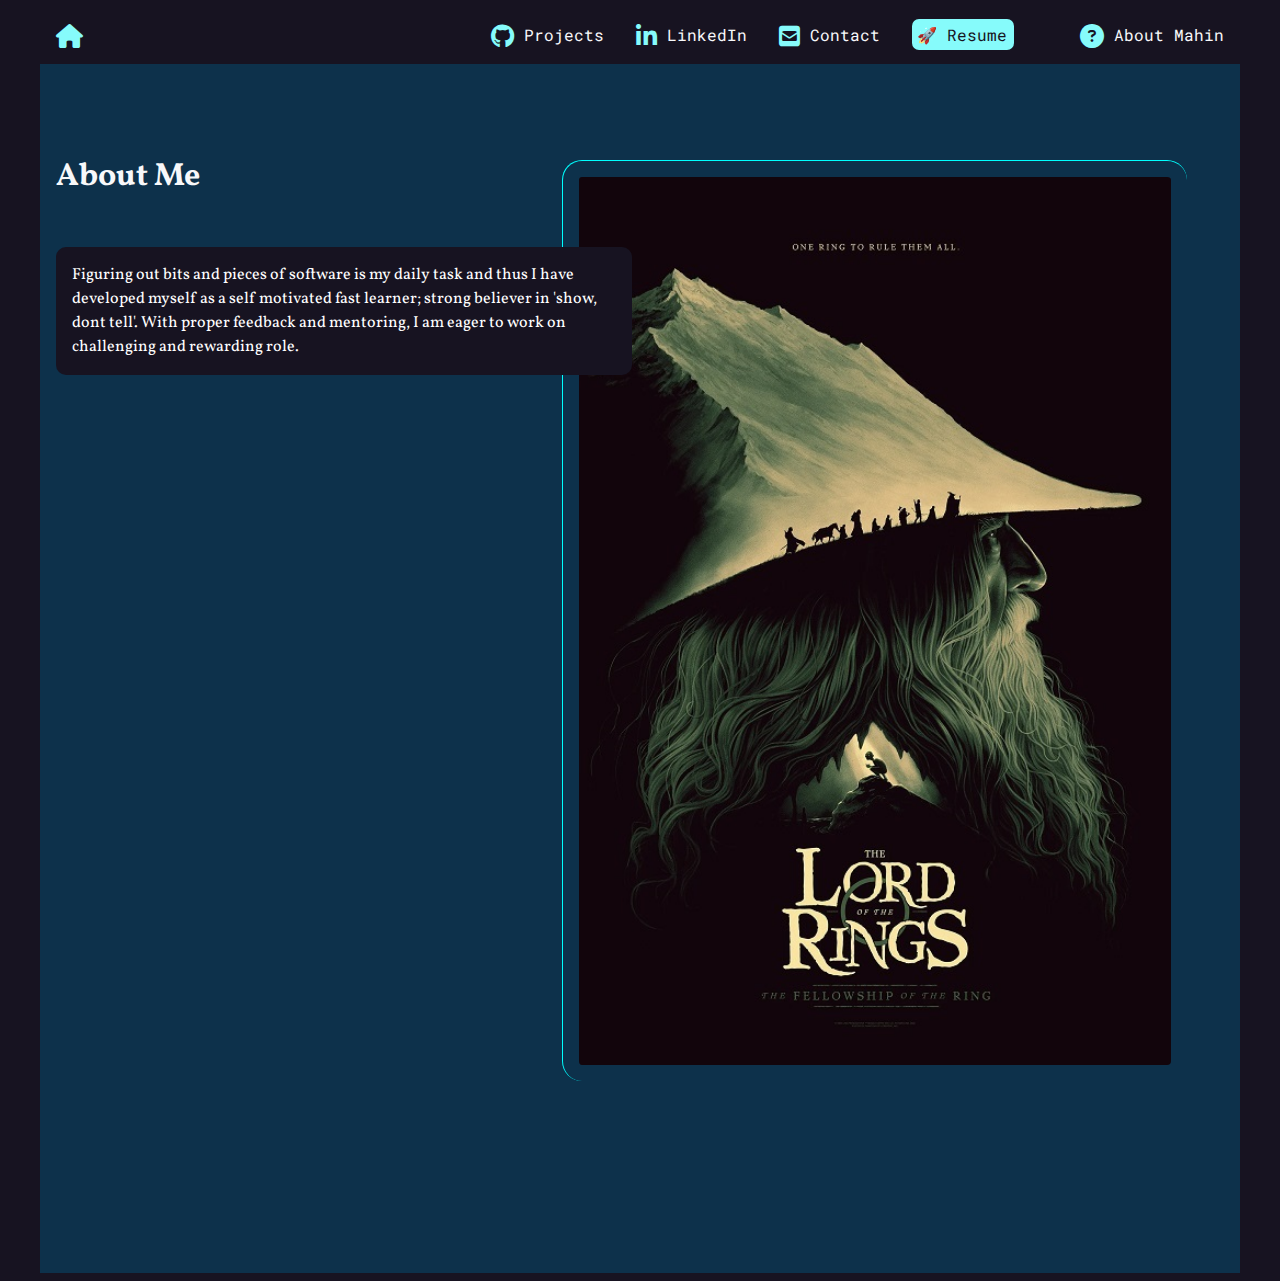
==== about.html @ c2d221f6 "addition: index and about pages" ====
<!DOCTYPE html>

<html lang="en">
<head>
    <meta charset="UTF-8">
    <meta name="viewport" content="width=device-width, initial-scale=1.0">
    <title>About Mahin</title>
    <link href="css/style.css" rel="stylesheet">
    <link rel="stylesheet" href="https://cdnjs.cloudflare.com/ajax/libs/font-awesome/6.7.2/css/all.min.css">
    <link rel="stylesheet" href="https://fonts.googleapis.com/css2?family=Roboto+Mono:ital,wght@0,100..700;1,100..700&amp;display=swap">
    <link rel="stylesheet" href="https://fonts.googleapis.com/css2?family=Cinzel:wght@400..900&amp;family=Vollkorn:ital,wght@0,400..900;1,400..900&amp;display=swap">

</head>

<body>

    <nav>
        <ul>
          <li><a href="index.html#intro">
              <span class="fa-solid fa-house"></span>
              <span class="sr-only">About</span></a>
          </li>
          <li><a href="https://github.com/rmpasswd?tab=repositories" target="_blank">
              <span class="fa-brands fa-github"></span>
              Projects</a>
          </li>
          <li><a href="https://www.linkedin.com/in/mahin-ahmad/" target="_blank">
              <span class="fa-brands fa-linkedin-in"></span>
              LinkedIn</a>
          </li>
          <li><a href="index.html#contact">
              <span class="fa-solid fa-square-envelope"></span>
              Contact</a>
          </li>
          <li onclick="location.hash = '#contact'"><a href="https://drive.google.com/file/d/1pQ49bO4wiZukaBR00RiOGlz9NqG3EA95/view?usp=drive_link" target="_blank">
              <span class="button" style="white-space:nowrap">🚀 Resume</span>
              <span class="fa-solid fa-rocket" style="opacity:0"></span>
            </a>
          </li>
          <li><a href="./about.html">
              <span class="fas fa-question-circle"></span>
              About Mahin</a>
          </li>
        </ul>
      </nav>

    <section id="about-page">
        
  <article>
    <div class="text">
        <h2>About Me</h2>
        <p id="about-description">
             Figuring out bits and pieces of software is my daily task and thus I have developed myself as a self motivated fast learner; strong believer in 'show, dont tell'. With proper feedback and mentoring, I am eager to work on challenging and rewarding role.
        </p>
    </div>
    <img src="img/gandalf.jpg" >
        <!-- <img src="https://assets.codepen.io/296057/fem-gettingstartedcss-ch5-4.png" alt="Screenshot of the Wall of Wonder Collections." /> -->

    </article>

    </section>
</body>
</html>
---- css/style.css ----
:root {
    --black: #171321;
    --dkblue: #0d314b;
    --plum: #4bOd49;
    --hotmag: #ff17e4;
    --aqua: #86fbfb;
    --white: #f7f8fa;
    --darkorange: #ff8c00;
    --font-size: 1.3rem;
    --mono: "Roboto mono", monospace;
    --sans: Vollkorn, sans—serif;
  }
  html {
    box-sizing: border-box;
  }

  *,
  *::before,
  *::after {
    box-sizing: inherit;
  }

body {
  /*   padding: 0; */
  /*   margin: 0; */
  font-family: var(--sans);
  background-color: var(--black);
  color: var(--white);
}

img {
  width: 90%;
}

.gradient-line {
    background: linear-gradient(90deg, rgba(134,251,251,1) 0%, rgba(255,140,0,1) 100%);
    height: 2px;
    width: 1250px;
    margin: 0 auto;
}


/* -------------------------- nav ------------------------------ */
nav {
  font-family: var(--mono);
  /* font-size: 80%; */
  padding: 1rem;
}

nav ul {
  list-style-type: none;
  margin: 0;
  padding: 0;

  display: flex;
  flex-flow: row wrap;
  justify-content: center; /* horizontal */
  align-items: center; /* vertical */
  gap: 2rem;
}

nav li:first-child {
  flex: 0 0 100%;
  /*  flex-grow flex-shrink flex-basis*/
  text-align: left;
}

nav [class*="fa-"] {
  font-size: 150%;
  color: var(--aqua);
  vertical-align: text-top;
}
nav a {
  color: var(--white);
  text-decoration: none;
  display: block;
}
nav li:hover {
    * {
      color: orange;
    }
  }


.button{
  background-color: var(--aqua);
  color: var(--black);
  padding: 0.3rem;
  padding-right: 0.44rem;
  border-radius: 7px;
}

.button:hover    {
    background-color: orange;
    color: white; 
}

@media (min-width: 850px) {
  nav {
    max-width: 1200px; /*  For gigantic displays, dont expand the buttons. */
    margin: 0 auto;
  }

  nav li:first-child {
    flex-basis: auto;
    text-align: left;
    margin-right: auto;
  }
}

/* ---------------------------intro----------------------------- */

#intro {

    font-size: 150%;
    padding: 4rem 1rem 10rem 1rem;
    max-width: 1200px;
    margin: 0 auto;

    a {
        /* all links... */
        color: orange;
        text-decoration: underline;
    }
    a:hover {
        /* color: var(--white); */
        /* background-color: var(--hotmag); */
        text-decoration: none;
        cursor: pointer;
    }

    p {
        line-height: 1.5;
        font-size: 1rem;
    }
    p:nth-child(2) {
        font-size: 0.8rem;
    }

}

#intro .name {
  font-family: Georgia, serif;
  span {
    font-size: 2.5rem;
    color: var(--aqua);
    display: block;
  }
}


/* ---------------------------projects----------------------------- */

#projects,#about-page{
  background-color: #0d314b;
  padding: 4rem 1rem 10rem 1rem;
  max-width: 1200px;
  margin: 0 auto;

  h2 {
    font-size:2rem;
    margin-bottom: calc(2rem * 1.5);
  }

  h4 {
    margin-bottom: 0%;
  }

  h3 {
    color: aqua;
    margin-top: 0%;
  }

  .project-description, #about-description {
    background-color: #171321;
    padding: 1rem;
    border-radius: 10px;
    /* these 3 below had no visible changes...  */
    color: white;
    font-size: 1rem;
    line-height: 1.5;
  }

  ul {
    list-style-type: none;

    display: flex;
    flex-flow: row wrap;
    justify-content: flex-start; /* horizontal */
    align-items: center; /* vertical */
    gap: 2rem;
  }

  img {
    border-color: aqua;
    margin: 2rem ; 
    padding: 1rem; 
    border-left: 1px solid aqua; 
    border-top: 1px solid aqua; 
    border-radius: 20px;
  }
* {
  /* border: 1px solid red; */
  /* border-color: red; */
}

  @media (min-width: 550px) { 
     
  article:nth-child(odd) {    /* With :nth-child(n) , all children are counted, regardless of what they are */
    display: grid;
    grid-template-columns: 1fr 1fr;
    gap: 1rem;
    
    .text {
      order: 2; /* z-index ?*/
      text-align: left;
    }
    ul {
      justify-content: flex-start;
    }

    /* text block Overlapping the image block */
    grid-template-columns: repeat(10, 1fr);
    .text {
      grid-column: 1/6;
      grid-row: 1/2;
    }
    img {
      grid-column: 5/11;
      grid-row: 1/2;
      padding-top: 1rem;
    }
  }

  article:nth-child(even) {    /* With :nth-child(n) , all children are counted, regardless of what they are */
    display: grid;
    grid-template-columns: 1fr 1fr;
    gap: 1rem;
    
    .text {
      order: 2; /* z-index ?*/
      text-align: right;
    }
    ul {
      justify-content: flex-end;
    }

    /* text block Overlapping the image block */
    grid-template-columns: repeat(10, 1fr);
    img {
      grid-column: 1/6;
      grid-row: 1/2;
    }
    .text {
      grid-column: 5/11;
      grid-row: 1/2;
      padding-top: 1rem;
    }
  }
   
  } /* media desktop size */

} /* projects */




/* ---------------------------contact----------------------------- */
#contact {
  background-color: #153c4e;
  max-width: 1200px;
  margin: 0 auto;
  padding: 1rem 0 1rem 0;    /* putting distance under gradient line */
  
  * {
    text-align: center;
    width: 400px; 
    /* this way, only all the children will be 400px; but the entire contanct section will have the bg color. */
    margin: 0 auto; /*  width and margin works together */
    font-family: "Roboto Mono";
    font-size: 0.8rem;
  }

  p:last-child {
    text-decoration: underline;
    margin-top: 0.5rem;
    padding-bottom: 0.5rem;
    display: block;
    &:hover {
      cursor: crosshair;
      color: blue;
    }
  }
}


/* ---------------------------footer----------------------------- */

footer {
  text-align: center; /*   this is a property that will inherited by all the descendents */
  font-family: "Times New Roman", Times, serif;
  padding: 1rem 0 1rem 0;    /* putting distance under gradient line */

}

footer ul {
  padding: 0;
  margin: 1rem 0;
  list-style-type: none;
  font-size: 1.5rem;

  display: flex;
  flex-flow: row wrap;
  justify-content: center; /* horizontal axis */
  align-items: center; /* vertical axis*/
  gap: 2rem;
}
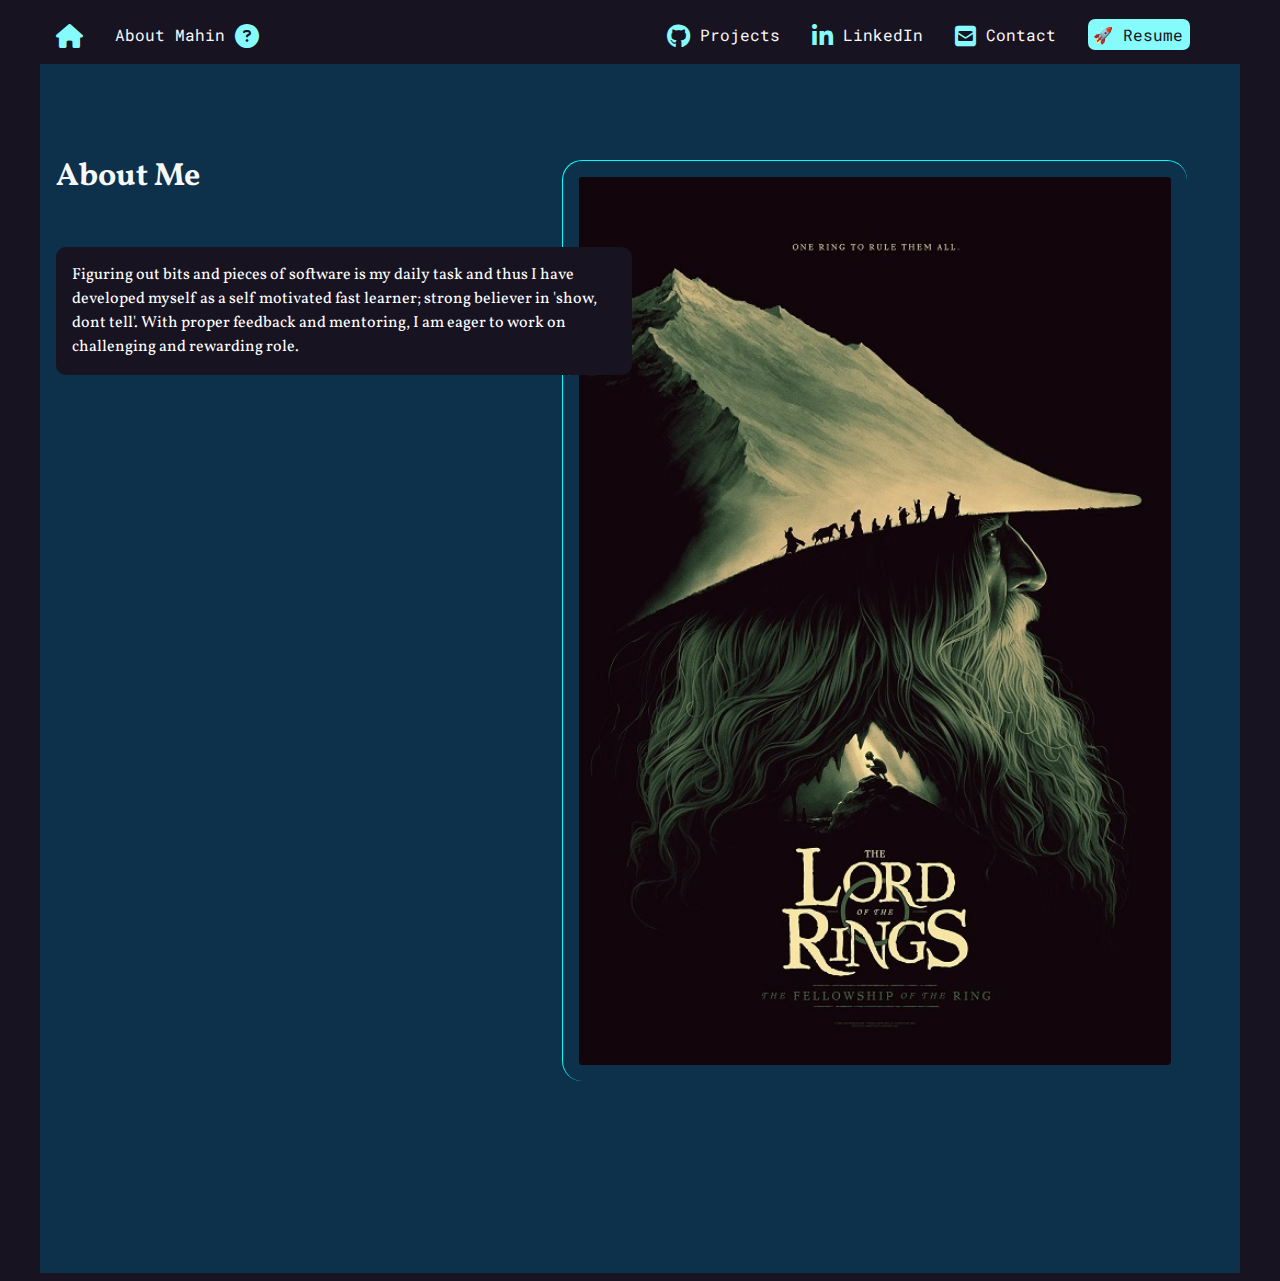
==== commit 3dd88c1b: "about me button is now beside home icon" ====
--- a/about.html
+++ b/about.html
@@ -16,9 +16,14 @@
 
     <nav>
         <ul>
-          <li><a href="index.html#intro">
+          <li><a href="index.html">
               <span class="fa-solid fa-house"></span>
               <span class="sr-only">About</span></a>
+          </li>
+          <li><a href="./about.html">
+              About Mahin
+              <span class="fas fa-question-circle"></span>
+          </a>
           </li>
           <li><a href="https://github.com/rmpasswd?tab=repositories" target="_blank">
               <span class="fa-brands fa-github"></span>
@@ -36,10 +41,6 @@
               <span class="button" style="white-space:nowrap">🚀 Resume</span>
               <span class="fa-solid fa-rocket" style="opacity:0"></span>
             </a>
-          </li>
-          <li><a href="./about.html">
-              <span class="fas fa-question-circle"></span>
-              About Mahin</a>
           </li>
         </ul>
       </nav>
--- a/css/style.css
+++ b/css/style.css
@@ -59,9 +59,9 @@
   gap: 2rem;
 }
 
-nav li:first-child {
-  flex: 0 0 100%;
-  /*  flex-grow flex-shrink flex-basis*/
+nav li:first-child,
+nav li:nth-child(2) {
+  flex: 0 0 100%;  /*  flex-grow 0 flex-shrink 0 flex-basis 100% */
   text-align: left;
 }
 
@@ -80,7 +80,6 @@
       color: orange;
     }
   }
-
 
 .button{
   background-color: var(--aqua);
@@ -95,18 +94,27 @@
     color: white; 
 }
 
+/* min-width is 850px for desktop size and 550px for mobile */
+
 @media (min-width: 850px) {
   nav {
     max-width: 1200px; /*  For gigantic displays, dont expand the buttons. */
     margin: 0 auto;
   }
 
-  nav li:first-child {
+  nav li:first-child,
+  nav li:nth-child(2) {
+  flex: 0 0 100%;  /*  flex-grow 0 flex-shrink 0 flex-basis 100% */
     flex-basis: auto;
     text-align: left;
+    /* margin-right: auto; */ 
+      /* applies to both of them, thus puts a gap between them! */
+  }
+  nav li:nth-child(2) {
     margin-right: auto;
   }
 }
+
 
 /* ---------------------------intro----------------------------- */
 
@@ -258,7 +266,7 @@
     }
   }
    
-  } /* media desktop size */
+  }  
 
 } /* projects */
 
